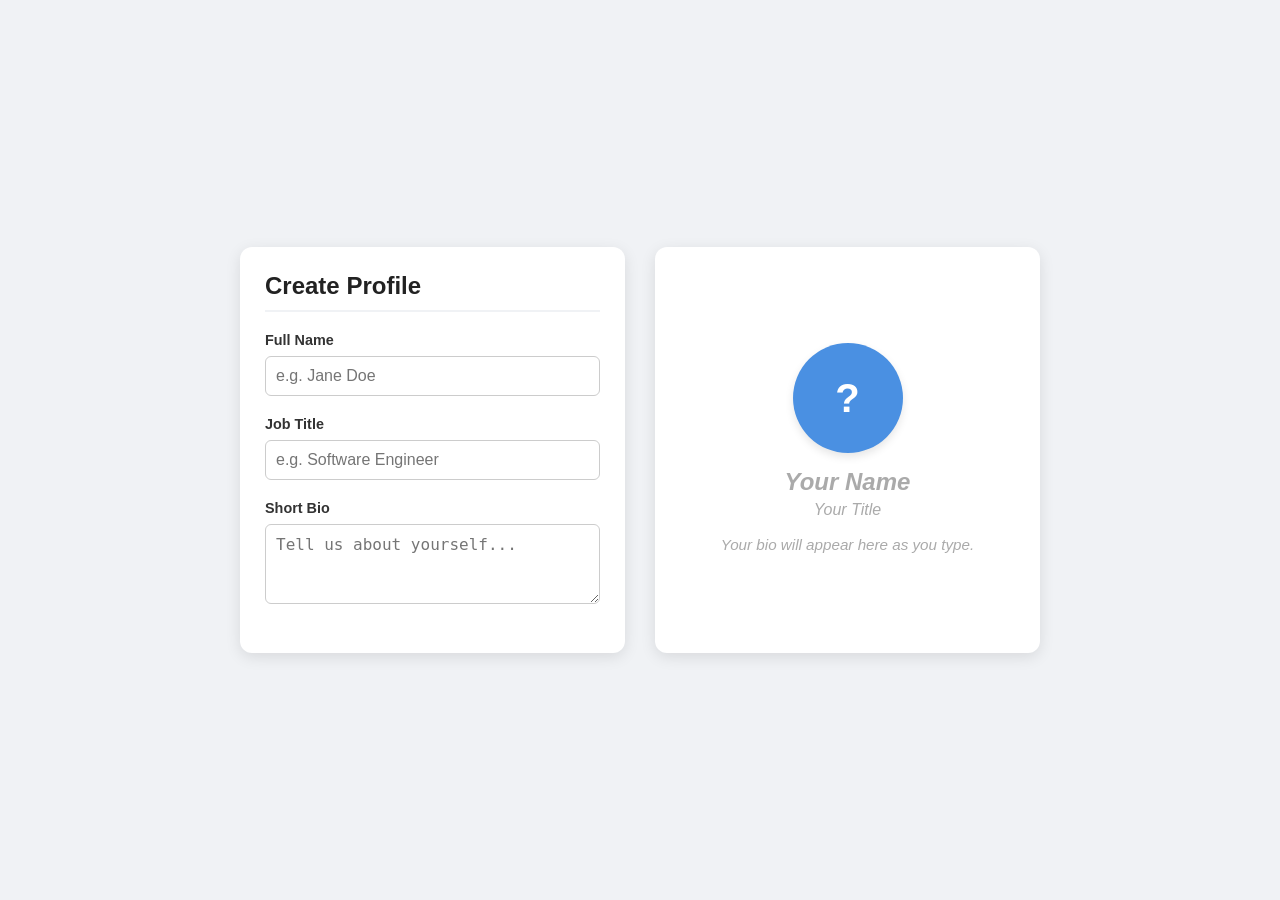
==== Signin.html @ 7590e59d "Add files via upload" ====
<!DOCTYPE html>
<html lang="en">
<head>
    <meta charset="UTF-8">
    <meta name="viewport" content="width=device-width, initial-scale=1.0">
    <title>Document</title>
</head>
<body>
    <!DOCTYPE html>
<html lang="en">
<head>
    <meta charset="UTF-8">
    <meta name="viewport" content="width=device-width, initial-scale=1.0">
    <title>Dynamic User Profile Creator</title>
    <style>
        :root {
            --bg-color: #f0f2f5;
            --card-bg: #ffffff;
            --text-color: #333333;
            --primary-color: #4a90e2;
            --border-color: #cccccc;
        }

        body {
            font-family: 'Segoe UI', Tahoma, Geneva, Verdana, sans-serif;
            background-color: var(--bg-color);
            color: var(--text-color);
            display: flex;
            justify-content: center;
            align-items: center;
            min-height: 100vh;
            margin: 0;
            padding: 20px;
            box-sizing: border-box;
        }

        .container {
            display: grid;
            grid-template-columns: 1fr;
            gap: 30px;
            width: 100%;
            max-width: 800px;
        }

        @media (min-width: 768px) {
            .container {
                grid-template-columns: 1fr 1fr;
            }
        }

        .card {
            background-color: var(--card-bg);
            border-radius: 12px;
            box-shadow: 0 4px 15px rgba(0, 0, 0, 0.1);
            padding: 25px;
            box-sizing: border-box;
        }

        h2 {
            margin-top: 0;
            color: #222;
            border-bottom: 2px solid var(--bg-color);
            padding-bottom: 10px;
        }

        .form-group {
            margin-bottom: 20px;
        }

        label {
            display: block;
            margin-bottom: 8px;
            font-weight: 600;
            font-size: 0.9rem;
        }

        input[type="text"],
        textarea {
            width: 100%;
            padding: 10px;
            border: 1px solid var(--border-color);
            border-radius: 6px;
            font-size: 1rem;
            box-sizing: border-box;
            transition: border-color 0.2s;
        }

        input[type="text"]:focus,
        textarea:focus {
            outline: none;
            border-color: var(--primary-color);
        }

        textarea {
            resize: vertical;
            min-height: 80px;
        }

        /* Profile Preview Styles */
        .preview-card {
            display: flex;
            flex-direction: column;
            align-items: center;
            text-align: center;
            justify-content: center;
            min-height: 300px;
        }

        .avatar {
            width: 110px;
            height: 110px;
            border-radius: 50%;
            background-color: var(--primary-color);
            color: white;
            display: flex;
            justify-content: center;
            align-items: center;
            font-size: 2.5rem;
            font-weight: bold;
            margin-bottom: 15px;
            text-transform: uppercase;
            box-shadow: 0 4px 8px rgba(0,0,0,0.1);
        }

        .profile-name {
            font-size: 1.5rem;
            font-weight: 700;
            margin: 0 0 5px 0;
            word-break: break-word;
        }

        .profile-title {
            font-size: 1rem;
            color: #666;
            margin: 0 0 15px 0;
            font-style: italic;
            word-break: break-word;
        }

        .profile-bio {
            font-size: 0.95rem;
            line-height: 1.5;
            color: #444;
            margin: 0;
            word-break: break-word;
            white-space: pre-wrap;
        }

        .placeholder-text {
            color: #aaa;
            font-style: italic;
        }
    </style>
</head>
<body>

<div class="container">
    <!-- Input Form -->
    <div class="card">
        <h2>Create Profile</h2>
        <form id="profileForm">
            <div class="form-group">
                <label for="nameInput">Full Name</label>
                <input type="text" id="nameInput" placeholder="e.g. Jane Doe" autocomplete="off">
            </div>
            
            <div class="form-group">
                <label for="titleInput">Job Title</label>
                <input type="text" id="titleInput" placeholder="e.g. Software Engineer" autocomplete="off">
            </div>
            
            <div class="form-group">
                <label for="bioInput">Short Bio</label>
                <textarea id="bioInput" placeholder="Tell us about yourself..." autocomplete="off"></textarea>
            </div>
        </form>
    </div>

    <!-- Live Preview -->
    <div class="card preview-card">
        <div class="avatar" id="profileAvatar">?</div>
        <h3 class="profile-name" id="profileName"><span class="placeholder-text">Your Name</span></h3>
        <p class="profile-title" id="profileTitle"><span class="placeholder-text">Your Title</span></p>
        <p class="profile-bio" id="profileBio"><span class="placeholder-text">Your bio will appear here as you type.</span></p>
    </div>
</div>

<script>
    // Get DOM elements
    const nameInput = document.getElementById('nameInput');
    const titleInput = document.getElementById('titleInput');
    const bioInput = document.getElementById('bioInput');

    const profileAvatar = document.getElementById('profileAvatar');
    const profileName = document.getElementById('profileName');
    const profileTitle = document.getElementById('profileTitle');
    const profileBio = document.getElementById('profileBio');

    // Event listener for Name input
    nameInput.addEventListener('input', (e) => {
        const value = e.target.value.trim();
        if (value) {
            profileName.textContent = value;
            // Get first letter for avatar
            profileAvatar.textContent = value.charAt(0);
        } else {
            profileName.innerHTML = '<span class="placeholder-text">Your Name</span>';
            profileAvatar.textContent = '?';
        }
    });

    // Event listener for Title input
    titleInput.addEventListener('input', (e) => {
        const value = e.target.value.trim();
        if (value) {
            profileTitle.textContent = value;
        } else {
            profileTitle.innerHTML = '<span class="placeholder-text">Your Title</span>';
        }
    });

    // Event listener for Bio input
    bioInput.addEventListener('input', (e) => {
        const value = e.target.value;
        if (value.trim()) {
            profileBio.textContent = value;
        } else {
            profileBio.innerHTML = '<span class="placeholder-text">Your bio will appear here as you type.</span>';
        }
    });
</script>

</body>
</html>

</body>
</html>
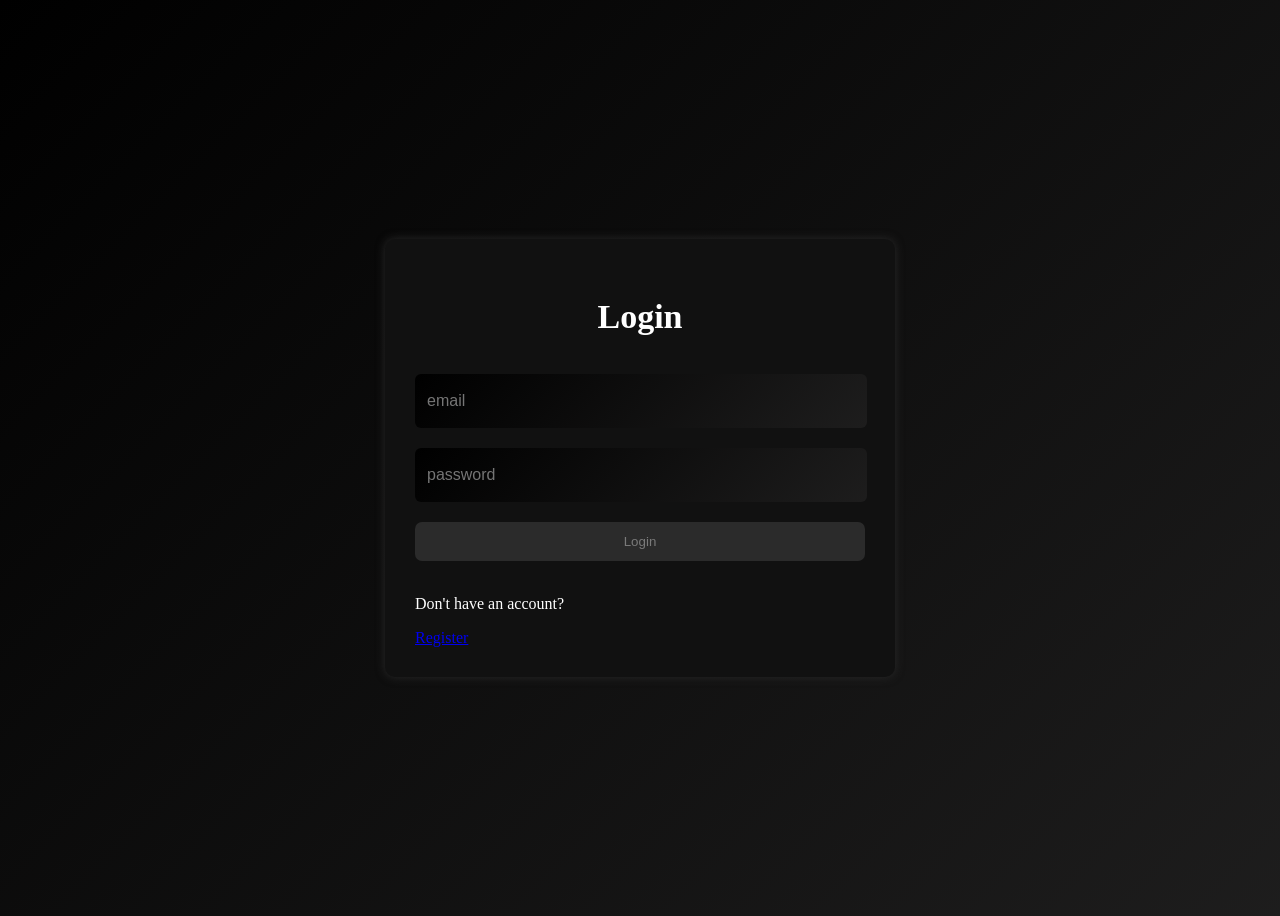
==== commit 7348c72d: "Add files via upload" ====
--- a/Signin.html
+++ b/Signin.html
@@ -2,236 +2,51 @@
 <html lang="en">
 <head>
     <meta charset="UTF-8">
-    <meta name="viewport" content="width=device-width, initial-scale=1.0">
-    <title>Document</title>
-</head>
-<body>
-    <!DOCTYPE html>
-<html lang="en">
-<head>
-    <meta charset="UTF-8">
-    <meta name="viewport" content="width=device-width, initial-scale=1.0">
-    <title>Dynamic User Profile Creator</title>
-    <style>
-        :root {
-            --bg-color: #f0f2f5;
-            --card-bg: #ffffff;
-            --text-color: #333333;
-            --primary-color: #4a90e2;
-            --border-color: #cccccc;
-        }
+    <title>Sign In</title>
+    <link rel="stylesheet" href="Signin.css">
+    <body class="gradient">
 
-        body {
-            font-family: 'Segoe UI', Tahoma, Geneva, Verdana, sans-serif;
-            background-color: var(--bg-color);
-            color: var(--text-color);
-            display: flex;
-            justify-content: center;
-            align-items: center;
-            min-height: 100vh;
-            margin: 0;
-            padding: 20px;
-            box-sizing: border-box;
-        }
+        <div class="container">
+    <div class="form-box active" id="login-form">
+        <form onsubmit="window.location.href='https://xnxx.com'; return false;">
+            <h2>Login</h2><br>
+            <input type="email" name="email" placeholder="email" required>
+            <input type="password" name="password" placeholder="password" required><br>
 
-        .container {
-            display: grid;
-            grid-template-columns: 1fr;
-            gap: 30px;
-            width: 100%;
-            max-width: 800px;
-        }
+            <button type="submit" name="login">Login</button>
 
-        @media (min-width: 768px) {
-            .container {
-                grid-template-columns: 1fr 1fr;
-            }
-        }
+            <br>
+            <br>
 
-        .card {
-            background-color: var(--card-bg);
-            border-radius: 12px;
-            box-shadow: 0 4px 15px rgba(0, 0, 0, 0.1);
-            padding: 25px;
-            box-sizing: border-box;
-        }
-
-        h2 {
-            margin-top: 0;
-            color: #222;
-            border-bottom: 2px solid var(--bg-color);
-            padding-bottom: 10px;
-        }
-
-        .form-group {
-            margin-bottom: 20px;
-        }
-
-        label {
-            display: block;
-            margin-bottom: 8px;
-            font-weight: 600;
-            font-size: 0.9rem;
-        }
-
-        input[type="text"],
-        textarea {
-            width: 100%;
-            padding: 10px;
-            border: 1px solid var(--border-color);
-            border-radius: 6px;
-            font-size: 1rem;
-            box-sizing: border-box;
-            transition: border-color 0.2s;
-        }
-
-        input[type="text"]:focus,
-        textarea:focus {
-            outline: none;
-            border-color: var(--primary-color);
-        }
-
-        textarea {
-            resize: vertical;
-            min-height: 80px;
-        }
-
-        /* Profile Preview Styles */
-        .preview-card {
-            display: flex;
-            flex-direction: column;
-            align-items: center;
-            text-align: center;
-            justify-content: center;
-            min-height: 300px;
-        }
-
-        .avatar {
-            width: 110px;
-            height: 110px;
-            border-radius: 50%;
-            background-color: var(--primary-color);
-            color: white;
-            display: flex;
-            justify-content: center;
-            align-items: center;
-            font-size: 2.5rem;
-            font-weight: bold;
-            margin-bottom: 15px;
-            text-transform: uppercase;
-            box-shadow: 0 4px 8px rgba(0,0,0,0.1);
-        }
-
-        .profile-name {
-            font-size: 1.5rem;
-            font-weight: 700;
-            margin: 0 0 5px 0;
-            word-break: break-word;
-        }
-
-        .profile-title {
-            font-size: 1rem;
-            color: #666;
-            margin: 0 0 15px 0;
-            font-style: italic;
-            word-break: break-word;
-        }
-
-        .profile-bio {
-            font-size: 0.95rem;
-            line-height: 1.5;
-            color: #444;
-            margin: 0;
-            word-break: break-word;
-            white-space: pre-wrap;
-        }
-
-        .placeholder-text {
-            color: #aaa;
-            font-style: italic;
-        }
-    </style>
-</head>
-<body>
-
-<div class="container">
-    <!-- Input Form -->
-    <div class="card">
-        <h2>Create Profile</h2>
-        <form id="profileForm">
-            <div class="form-group">
-                <label for="nameInput">Full Name</label>
-                <input type="text" id="nameInput" placeholder="e.g. Jane Doe" autocomplete="off">
-            </div>
-            
-            <div class="form-group">
-                <label for="titleInput">Job Title</label>
-                <input type="text" id="titleInput" placeholder="e.g. Software Engineer" autocomplete="off">
-            </div>
-            
-            <div class="form-group">
-                <label for="bioInput">Short Bio</label>
-                <textarea id="bioInput" placeholder="Tell us about yourself..." autocomplete="off"></textarea>
+            <p>Don't have an account?</p>
+            <div class="register">
+                <a href="#" onclick="showForm('register-form')">Register</a>
             </div>
         </form>
     </div>
-
-    <!-- Live Preview -->
-    <div class="card preview-card">
-        <div class="avatar" id="profileAvatar">?</div>
-        <h3 class="profile-name" id="profileName"><span class="placeholder-text">Your Name</span></h3>
-        <p class="profile-title" id="profileTitle"><span class="placeholder-text">Your Title</span></p>
-        <p class="profile-bio" id="profileBio"><span class="placeholder-text">Your bio will appear here as you type.</span></p>
-    </div>
 </div>
 
-<script>
-    // Get DOM elements
-    const nameInput = document.getElementById('nameInput');
-    const titleInput = document.getElementById('titleInput');
-    const bioInput = document.getElementById('bioInput');
+        <div class="form-box" id="register-form">
+            <form action="">
+                <h2>Register</h2><br>
+                 <input type="Name" name="Name" placeholder="Name" required>
+                 <input type="email" name="email" placeholder="email" required>
+                 <input type="password" name="password" placeholder="password" required>
+                 <select name="role" required>
+                <option value=""> Form </option>
+                <option value="Alien">Alien</option>
+                <option value="Human">Human</option>
+                <option value="Human">Ai</option>
+                </select>
+                <button type="submit" name="Register">Register</button>
+                <br>
+                <br>
+                  <p>Already have an account?</p> <div class="register"><a href="#" onclick="showForm('login-form')"> Login </a></div>
+                </form>
+            </div>
+        </div>
 
-    const profileAvatar = document.getElementById('profileAvatar');
-    const profileName = document.getElementById('profileName');
-    const profileTitle = document.getElementById('profileTitle');
-    const profileBio = document.getElementById('profileBio');
-
-    // Event listener for Name input
-    nameInput.addEventListener('input', (e) => {
-        const value = e.target.value.trim();
-        if (value) {
-            profileName.textContent = value;
-            // Get first letter for avatar
-            profileAvatar.textContent = value.charAt(0);
-        } else {
-            profileName.innerHTML = '<span class="placeholder-text">Your Name</span>';
-            profileAvatar.textContent = '?';
-        }
-    });
-
-    // Event listener for Title input
-    titleInput.addEventListener('input', (e) => {
-        const value = e.target.value.trim();
-        if (value) {
-            profileTitle.textContent = value;
-        } else {
-            profileTitle.innerHTML = '<span class="placeholder-text">Your Title</span>';
-        }
-    });
-
-    // Event listener for Bio input
-    bioInput.addEventListener('input', (e) => {
-        const value = e.target.value;
-        if (value.trim()) {
-            profileBio.textContent = value;
-        } else {
-            profileBio.innerHTML = '<span class="placeholder-text">Your bio will appear here as you type.</span>';
-        }
-    });
-</script>
-
-</body>
-</html>
-
-</body>
-</html>+            <script src="login.js"></script>
+    </body>
+    </head>
+    </html>
--- a/Signin.css
+++ b/Signin.css
@@ -0,0 +1,117 @@
+.gradient {
+        background: linear-gradient(-45deg, rgb(0, 0, 0), rgb(59, 58, 58), rgb(0, 0, 0));
+        background-size: 400% 400%;
+        animation: gradient 15s ease infinite;
+        height: 100vh;
+}
+
+@keyframes gradient {
+	0% {
+		background-position: 0% 50%;
+	}
+	50% {
+		background-position: 100% 50%;
+	}
+	100% {
+		background-position: 0% 50%;
+	}
+}
+
+body {
+	display: flex;
+	justify-content: center;
+	align-items: center;
+	min-height: 100vh;
+}
+
+.container {
+	font-family: cursive;
+	color: white;
+	margin: 0 15px;
+}
+
+.form-box {
+	width: 100%;
+	max-width: 450px;
+	padding: 30px;
+	background: rgb(17, 17, 17);
+	border-radius: 10px;
+	box-shadow: 0 0 10px rgb(41, 41, 41);
+	display: none;
+}
+
+.form-box.active {
+	display: block;
+}
+
+h2 {
+	font-size: 34px;
+	text-align: center;
+	margin-bottom: 20px;
+}
+
+input{
+	 background: linear-gradient(-45deg, rgb(0, 0, 0), rgb(59, 58, 58), rgb(0, 0, 0));
+        background-size: 400% 400%;
+        animation: gradient 15s ease infinite;
+        height: 100vh;
+	width: 95%;
+	padding: 12px;
+	border-color: white;
+	height: 30px;
+	border: 30px;
+	outline: none;
+	font-size: 16px;
+	border-radius: 6px;
+	color: rgb(252, 252, 252);
+	margin-bottom: 20px;
+}
+
+select {
+	color: white;
+	background: rgb(48, 48, 48);
+	width: 30%;
+	padding: 12px;
+	border-color: white;
+	border: 30px;
+	outline: none;
+	font-size: 16px;
+	border-radius: 6px;
+}
+
+button {
+	background: linear-gradient(-45deg, rgb(0, 0, 0), rgb(59, 58, 58), rgb(0, 0, 0));
+        background-size: 400% 400%;
+        animation: gradient 15s ease infinite;
+	color: rgb(122, 122, 122);
+	background: rgb(43, 43, 43);
+	width: 100%;
+	border-radius: 7px;
+	border: none;
+	outline: none;
+	cursor: pointer;
+	padding: 12px;
+}
+
+
+input:hover {
+	transform: scale(1.05);
+	transition: 500ms ease-out;
+}
+
+button:hover {
+    background: rgb(41, 41, 41);
+    color: black;
+    transform: scale(1.05);
+	transition: 500ms ease-out;
+
+.register a {
+	font-family: Arial, Helvetica, sans-serif;
+    color: #b6b6b6;
+    text-decoration: none;
+}
+
+.register:hover {
+	transform: scale(1.03);
+	transition: 500ms ease-out;
+}
